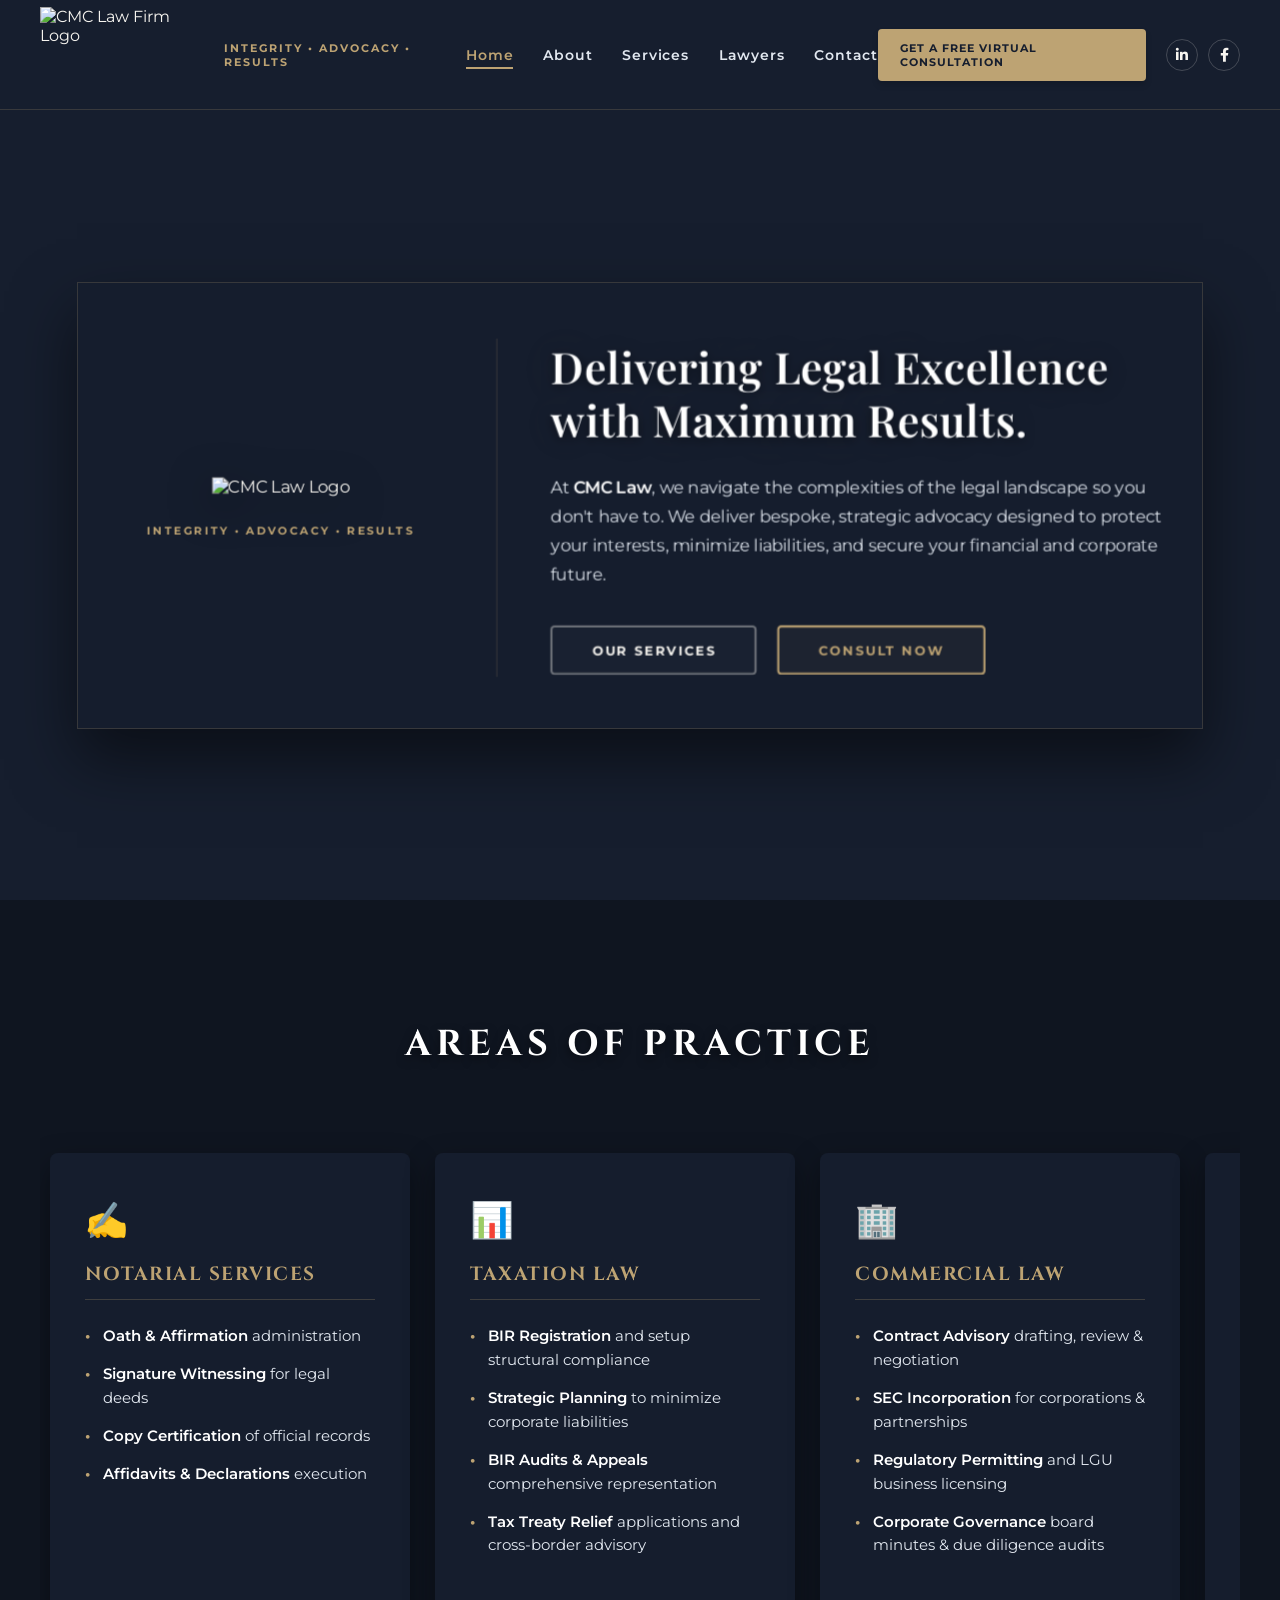
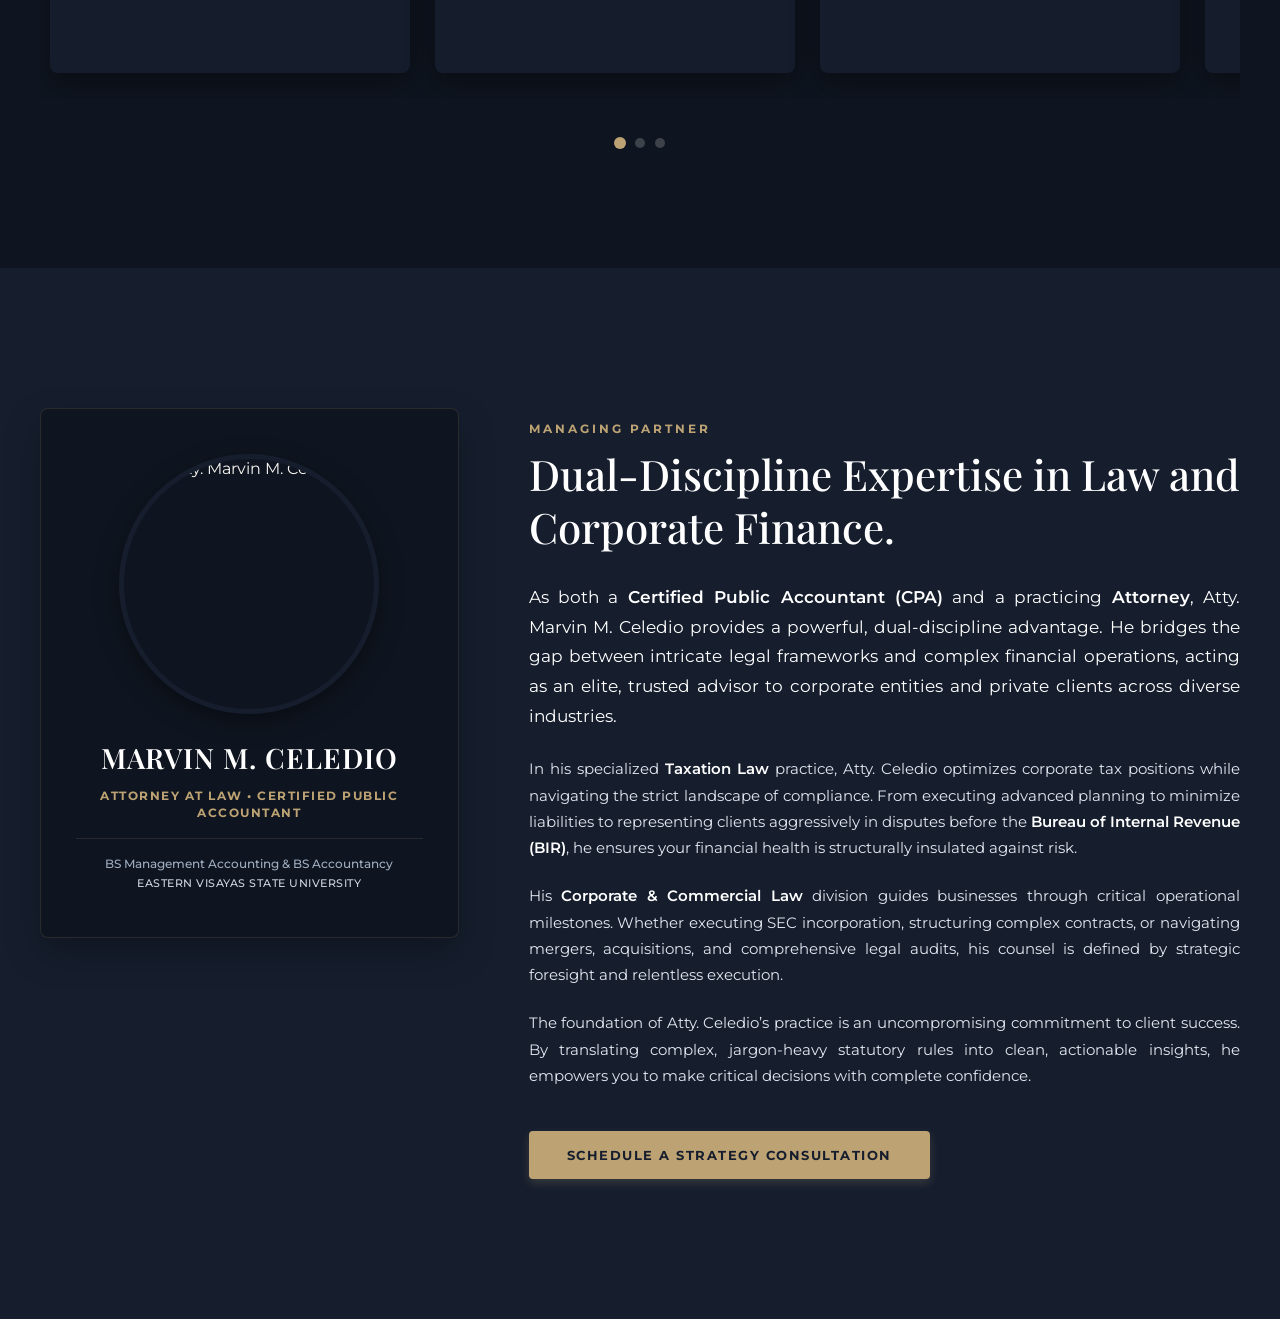
==== index.html @ ad6be7da "Add files via upload" ====
<!DOCTYPE html>
<html lang="en">
<head>
    <meta charset="UTF-8">
    <meta name="viewport" content="width=device-width, initial-scale=1.0">
    <title>CMC Law - Integrity, Advocacy, Results</title>
    <!-- Links to your CSS file -->
    <link rel="stylesheet" href="style.css">
    <!-- FontAwesome for Social & UI Icons -->
    <link rel="stylesheet" href="https://cdnjs.cloudflare.com/ajax/libs/font-awesome/6.0.0/css/all.min.css">
    <!-- Premium Serif and Sans-Serif Fonts -->
    <link href="https://fonts.googleapis.com/css2?family=Cinzel:wght@500;700;900&family=Montserrat:wght@300;400;500;600;700&family=Playfair+Display:ital,wght@0,500;0,700;1,400&display=swap" rel="stylesheet">
</head>
<body>

    <!-- Top Header Navigation -->
    <header>
        <div class="logo-area">
            <!-- Big, beautiful logo image -->
            <img src="images/logo.png" alt="CMC Law Firm Logo" class="header-logo-img">
            <span class="tagline">INTEGRITY • ADVOCACY • RESULTS</span>
        </div>
        
        <nav>
            <ul>
                <li><a href="index.html" class="active">Home</a></li>
                <li><a href="about.html">About</a></li>
                <li><a href="#">Services</a></li>
                <li><a href="#">Lawyers</a></li>
                <li><a href="#">Contact</a></li>
            </ul>
        </nav>

        <div class="header-right">
            <a href="#" class="cta-nav-btn">GET A FREE VIRTUAL CONSULTATION</a>
            <div class="social-icons">
                <a href="#"><i class="fab fa-linkedin-in"></i></a>
                <a href="#"><i class="fab fa-facebook-f"></i></a>
            </div>
        </div>
    </header>

    <!-- Main Banner Hero Section -->
    <section class="hero-container">
        <!-- Background Image (Lady Justice) -->
        <div class="hero-bg"></div>
        
        <!-- 3D-Tilt Enabled Blue Floating Content Block -->
        <div class="banner-card" data-tilt data-tilt-max="4" data-tilt-speed="1000" data-tilt-perspective="1000">
            <div class="card-left">
                <!-- Inner card displaying your big logo -->
                <div class="showcase-logo">
                    <img src="images/logo.png" alt="CMC Law Logo" class="hero-card-logo-img">
                    <p class="card-tagline">INTEGRITY • ADVOCACY • RESULTS</p>
                </div>
            </div>
            
            <div class="card-right">
                <h1 class="glow-text">Delivering Legal Excellence with Maximum Results.</h1>
                <p class="hero-lead-text">
                    At <strong>CMC Law</strong>, we navigate the complexities of the legal landscape so you don't have to. We deliver bespoke, strategic advocacy designed to protect your interests, minimize liabilities, and secure your financial and corporate future.
                </p>
                
                <div class="button-group">
                    <a href="#" class="btn-outline glass-btn">Our Services</a>
                    <a href="#" class="btn-outline gold-btn">Consult Now</a>
                </div>
            </div>
        </div>
    </section>

    <!-- See Our Expertise Slider Section -->
    <section class="expertise-section">
        <h2 class="section-title text-3d-dark reveal-fade">Areas of Practice</h2>
        
        <div class="slider-container reveal-fade stagger">
            <div class="slider-track" id="sliderTrack">
                
                <!-- Card 1: Notarial Services -->
                <div class="expertise-card card-notarial" data-tilt data-tilt-max="8" data-tilt-speed="800">
                    <div class="card-overlay">
                        <div class="card-icon">✍️</div>
                        <h3>NOTARIAL SERVICES</h3>
                        <ul>
                            <li><strong>Oath & Affirmation</strong> administration</li>
                            <li><strong>Signature Witnessing</strong> for legal deeds</li>
                            <li><strong>Copy Certification</strong> of official records</li>
                            <li><strong>Affidavits & Declarations</strong> execution</li>
                        </ul>
                    </div>
                </div>

                <!-- Card 2: Taxation Law -->
                <div class="expertise-card card-taxation" data-tilt data-tilt-max="8" data-tilt-speed="800">
                    <div class="card-overlay">
                        <div class="card-icon">📊</div>
                        <h3>TAXATION LAW</h3>
                        <ul>
                            <li><strong>BIR Registration</strong> and setup structural compliance</li>
                            <li><strong>Strategic Planning</strong> to minimize corporate liabilities</li>
                            <li><strong>BIR Audits & Appeals</strong> comprehensive representation</li>
                            <li><strong>Tax Treaty Relief</strong> applications and cross-border advisory</li>
                        </ul>
                    </div>
                </div>

                <!-- Card 3: Commercial Law -->
                <div class="expertise-card card-commercial" data-tilt data-tilt-max="8" data-tilt-speed="800">
                    <div class="card-overlay">
                        <div class="card-icon">🏢</div>
                        <h3>COMMERCIAL LAW</h3>
                        <ul>
                            <li><strong>Contract Advisory</strong> drafting, review & negotiation</li>
                            <li><strong>SEC Incorporation</strong> for corporations & partnerships</li>
                            <li><strong>Regulatory Permitting</strong> and LGU business licensing</li>
                            <li><strong>Corporate Governance</strong> board minutes & due diligence audits</li>
                        </ul>
                    </div>
                </div>

                <!-- Duplicated Cards for Seamless Loop Sliding -->
                <div class="expertise-card card-notarial" data-tilt data-tilt-max="8" data-tilt-speed="800">
                    <div class="card-overlay">
                        <div class="card-icon">✍️</div>
                        <h3>NOTARIAL SERVICES</h3>
                        <ul>
                            <li><strong>Oath & Affirmation</strong> administration</li>
                            <li><strong>Signature Witnessing</strong> for legal deeds</li>
                        </ul>
                    </div>
                </div>
                <div class="expertise-card card-taxation" data-tilt data-tilt-max="8" data-tilt-speed="800">
                    <div class="card-overlay">
                        <div class="card-icon">📊</div>
                        <h3>TAXATION LAW</h3>
                        <ul>
                            <li><strong>BIR Registration</strong> and setup compliance</li>
                            <li><strong>Strategic Planning</strong> to minimize liabilities</li>
                        </ul>
                    </div>
                </div>
                <div class="expertise-card card-commercial" data-tilt data-tilt-max="8" data-tilt-speed="800">
                    <div class="card-overlay">
                        <div class="card-icon">🏢</div>
                        <h3>COMMERCIAL LAW</h3>
                        <ul>
                            <li><strong>Regulatory Permitting</strong> and licensing</li>
                            <li><strong>Corporate Governance</strong> and due diligence</li>
                        </ul>
                    </div>
                </div>

            </div>
        </div>

        <div class="slider-dots">
            <span class="dot active"></span>
            <span class="dot"></span>
            <span class="dot"></span>
        </div>
    </section>

    <!-- Homepage About Bio Section -->
    <section class="about-section reveal-fade">
        <div class="about-container">
            <div class="profile-card" data-tilt data-tilt-max="5" data-tilt-speed="800">
                <div class="profile-img-container">
                    <img src="images/christen.jpg" alt="Atty. Marvin M. Celedio" class="profile-img">
                </div>
                <h2 class="profile-name">MARVIN M. CELEDIO</h2>
                <p class="profile-credentials">ATTORNEY AT LAW • CERTIFIED PUBLIC ACCOUNTANT</p>
                <div class="profile-meta-text">
                    BS Management Accounting & BS Accountancy <br>
                    <span>Eastern Visayas State University</span>
                </div>
            </div>

            <div class="bio-content">
                <span class="bio-kicker">Managing Partner</span>
                <h1 class="bio-headline">Dual-Discipline Expertise in Law and Corporate Finance.</h1>
                
                <p class="bio-lead">
                    As both a <strong>Certified Public Accountant (CPA)</strong> and a practicing <strong>Attorney</strong>, Atty. Marvin M. Celedio provides a powerful, dual-discipline advantage. He bridges the gap between intricate legal frameworks and complex financial operations, acting as an elite, trusted advisor to corporate entities and private clients across diverse industries.
                </p>
                
                <p>
                    In his specialized <strong>Taxation Law</strong> practice, Atty. Celedio optimizes corporate tax positions while navigating the strict landscape of compliance. From executing advanced planning to minimize liabilities to representing clients aggressively in disputes before the <strong>Bureau of Internal Revenue (BIR)</strong>, he ensures your financial health is structurally insulated against risk.
                </p>
                
                <p>
                    His <strong>Corporate & Commercial Law</strong> division guides businesses through critical operational milestones. Whether executing SEC incorporation, structuring complex contracts, or navigating mergers, acquisitions, and comprehensive legal audits, his counsel is defined by strategic foresight and relentless execution.
                </p>
                
                <p>
                    The foundation of Atty. Celedio’s practice is an uncompromising commitment to client success. By translating complex, jargon-heavy statutory rules into clean, actionable insights, he empowers you to make critical decisions with complete confidence.
                </p>
                
                <a href="#" class="consultation-btn">SCHEDULE A STRATEGY CONSULTATION</a>
            </div>
        </div>
    </section>

    <!-- Vanilla-Tilt Library for 3D Hover Effects -->
    <script src="https://cdnjs.cloudflare.com/ajax/libs/vanilla-tilt/1.8.1/vanilla-tilt.min.js"></script>
    <!-- Connection to our Javascript script file -->
    <script src="script.js"></script>
</body>
</html>
---- style.css ----
/* ==========================================================================
   CMC LAW MAIN STYLESHEET - HIGH-CONTRAST TYPOGRAPHY
   ========================================================================== */

/* Core Styling Reset */
* {
    margin: 0;
    padding: 0;
    box-sizing: border-box;
    font-family: 'Montserrat', 'Helvetica Neue', Arial, sans-serif;
    -webkit-font-smoothing: antialiased;
    -moz-osx-font-smoothing: grayscale;
}

body {
    background-color: #161e2e; /* Dark Navy from Logo Background */
    color: #f7f5f0;            /* Warm Off-White from Logo */
    overflow-x: hidden;
}

/* --- Header Navigation Structures --- */
header {
    position: fixed;
    top: 0;
    left: 0;
    width: 100%;
    height: 110px;             
    background: #161e2e;       
    border-bottom: 1px solid rgba(189, 163, 115, 0.2); 
    display: flex;
    justify-content: space-between;
    align-items: center;
    padding: 0 40px;
    z-index: 1000;
}

.logo-area {
    display: flex;
    align-items: center;
    gap: 20px;
}

.header-logo-img {
    height: 95px;              
    width: auto;
    object-fit: contain;
    transition: transform 0.3s ease;
}

.header-logo-img:hover {
    transform: scale(1.03);
}

.tagline {
    font-size: 11px;
    color: #bda373;            /* Logo Accent Gold */
    font-weight: 700;
    letter-spacing: 2px;       /* Spaced out cleanly */
    text-transform: uppercase;
}

nav ul {
    display: flex;
    list-style: none;
    gap: 30px;
}

nav ul li a {
    text-decoration: none;
    color: #e2e8f0;            /* High contrast off-white */
    font-size: 14px;
    font-weight: 600;
    letter-spacing: 0.8px;
    transition: all 0.3s ease;
    position: relative;
}

nav ul li a::after {
    content: '';
    position: absolute;
    width: 0;
    height: 2px;
    bottom: -5px;
    left: 0;
    background-color: #bda373; 
    transition: width 0.3s ease;
}

nav ul li a:hover::after,
nav ul li a.active::after {
    width: 100%;
}

nav ul li a:hover, 
nav ul li a.active {
    color: #bda373;
}

.header-right {
    display: flex;
    align-items: center;
    gap: 20px;
}

.cta-nav-btn {
    text-decoration: none;
    background: #bda373;       
    color: #161e2e;            
    padding: 12px 22px;
    font-size: 11px;
    font-weight: 700;          /* Ultra-bold for high visibility */
    letter-spacing: 1px;
    transition: all 0.3s cubic-bezier(0.175, 0.885, 0.32, 1.275);
    border-radius: 4px;
    box-shadow: 0 4px 6px rgba(0,0,0,0.15);
}

.cta-nav-btn:hover {
    background: #f7f5f0;
    color: #161e2e;
    transform: translateY(-2px);
    box-shadow: 0 6px 12px rgba(189, 163, 115, 0.3);
}

.social-icons {
    display: flex;
    gap: 10px;
}

.social-icons a {
    display: flex;
    justify-content: center;
    align-items: center;
    width: 32px;
    height: 32px;
    border: 1px solid rgba(247, 245, 240, 0.2);
    border-radius: 50%;
    color: #f7f5f0;
    text-decoration: none;
    font-size: 14px;
    transition: all 0.3s ease;
}

.social-icons a:hover {
    background-color: #bda373;
    color: #161e2e;
    border-color: #bda373;
    transform: translateY(-2px);
}

/* --- Hero Banner Display --- */
.hero-container {
    height: 100vh;
    width: 100%;
    padding-top: 110px;
    display: flex;
    justify-content: center;
    align-items: center;
    position: relative;
    perspective: 1000px;
}

.hero-bg {
    position: absolute;
    top: 110px;
    left: 0;
    width: 100%;
    height: calc(100vh - 110px);
    background: url('images/lady-justice.png') center/cover no-repeat;
    filter: brightness(0.28);   /* Darkened slightly more to make text pop effortlessly */
    z-index: 1;
}

.banner-card {
    position: relative;
    z-index: 5;
    background: rgba(22, 30, 46, 0.96); 
    width: 88%;
    max-width: 1250px;
    display: grid;
    grid-template-columns: 1.1fr 1.9fr;
    padding: 60px 50px;
    color: #f7f5f0;
    box-shadow: 0 30px 60px rgba(0,0,0,0.5);
    border: 1px solid rgba(189, 163, 115, 0.2);
    transform-style: preserve-3d;
    transition: box-shadow 0.5s ease;
}

.banner-card:hover {
    box-shadow: 0 40px 80px rgba(0,0,0,0.7);
}

.card-left {
    display: flex;
    justify-content: center;
    align-items: center;
    border-right: 1px solid rgba(189, 163, 115, 0.2);
    padding-right: 40px;
    transform: translateZ(40px);
}

.showcase-logo { 
    text-align: center; 
}

.hero-card-logo-img {
    max-width: 210px;          
    height: auto;
    margin-bottom: 15px;
    filter: drop-shadow(0 10px 20px rgba(0,0,0,0.6));
    transition: transform 0.4s ease;
}

.banner-card:hover .hero-card-logo-img {
    transform: translateZ(20px) scale(1.05);
}

.card-tagline { 
    font-size: 11px; 
    letter-spacing: 2px; 
    margin-top: 10px; 
    font-weight: 700;
    color: #bda373;
    text-transform: uppercase;
}

.card-right {
    padding-left: 50px;
    display: flex;
    flex-direction: column;
    justify-content: center;
    transform: translateZ(30px);
}

.card-right h1 {
    font-size: 42px;
    font-weight: 600;
    line-height: 1.25;
    margin-bottom: 25px;
    color: #ffffff;
    font-family: 'Playfair Display', Georgia, serif;
    letter-spacing: 0.5px;
}

.glow-text {
    text-shadow: 0 2px 10px rgba(0, 0, 0, 0.5), 0 0 40px rgba(189, 163, 115, 0.15);
}

.hero-lead-text { 
    font-size: 16px; 
    line-height: 1.75; 
    color: #e2e8f0; 
    margin-bottom: 35px; 
    font-weight: 400;
}

.hero-lead-text strong {
    color: #ffffff;
    font-weight: 600;
}

.button-group { display: flex; gap: 20px; }

/* Theme Aligned 3D Buttons */
.btn-outline {
    text-decoration: none;
    color: #f7f5f0;
    padding: 14px 38px;
    font-weight: 700;
    font-size: 13px;
    text-transform: uppercase;
    letter-spacing: 1.5px;
    border-radius: 4px;
    transition: all 0.3s cubic-bezier(0.25, 0.8, 0.25, 1);
}

.glass-btn {
    border: 2px solid rgba(247, 245, 240, 0.4);
    background: rgba(255, 255, 255, 0.02);
    backdrop-filter: blur(5px);
}

.glass-btn:hover {
    background: rgba(255, 255, 255, 0.08);
    border-color: #f7f5f0;
    box-shadow: 0 0 15px rgba(247, 245, 240, 0.15);
    transform: translateY(-2px);
}

.gold-btn {
    border: 2px solid #bda373;
    background: rgba(189, 163, 115, 0.05);
    color: #bda373;
}

.gold-btn:hover {
    background: #bda373;
    color: #161e2e;
    box-shadow: 0 0 20px rgba(189, 163, 115, 0.4);
    transform: translateY(-2px);
}

/* --- Sliding Practice Areas Section --- */
.expertise-section {
    padding: 120px 20px;
    background-color: #0f1520; 
    text-align: center;
}

.text-3d-dark {
    font-size: 36px;
    letter-spacing: 5px;
    color: #ffffff;
    margin-bottom: 60px;
    text-transform: uppercase;
    font-weight: 700;
    font-family: 'Cinzel', serif;
    text-shadow: 0 4px 10px rgba(0, 0, 0, 0.5);
}

.slider-container {
    max-width: 1200px;
    margin: 0 auto;
    overflow: hidden;
    padding: 25px 10px;
}

.slider-track {
    display: flex;
    gap: 25px;
    transition: transform 0.5s cubic-bezier(0.25, 1, 0.5, 1);
    width: max-content;
}

.expertise-card {
    width: 360px;
    height: 520px;
    background-size: cover;
    background-position: center;
    position: relative;
    border-radius: 8px;
    overflow: hidden;
    box-shadow: 0 12px 30px rgba(0,0,0,0.4);
    text-align: left;
    transform-style: preserve-3d;
}

.expertise-card:hover {
    box-shadow: 0 20px 45px rgba(189, 163, 115, 0.2);
}

.card-notarial { background-image: url('images/lady-justice.png'); }
.card-taxation { background-image: url('images/lady-justice.png'); }
.card-commercial { background-image: url('images/lady-justice.png'); }

.card-overlay {
    position: absolute;
    top: 0;
    left: 0;
    width: 100%;
    height: 100%;
    background: rgba(22, 30, 46, 0.95); 
    padding: 45px 35px;
    color: #f7f5f0;
    display: flex;
    flex-direction: column;
}

.card-icon { 
    font-size: 35px; 
    margin-bottom: 20px; 
    color: #bda373; 
    transform: translateZ(30px);
    transition: transform 0.3s ease;
}

.expertise-card:hover .card-icon {
    transform: translateZ(45px) scale(1.1);
}

.card-overlay h3 {
    font-size: 19px;
    letter-spacing: 1.5px;
    margin-bottom: 25px;
    border-bottom: 1px solid rgba(189, 163, 115, 0.25);
    padding-bottom: 12px;
    font-family: 'Cinzel', serif;
    font-weight: 700;
    transform: translateZ(25px);
    color: #bda373;
}

.card-overlay ul { 
    list-style: none; 
    transform: translateZ(20px);
}

.card-overlay ul li {
    font-size: 14.5px;
    line-height: 1.65;
    margin-bottom: 14px;
    position: relative;
    padding-left: 18px;
    color: #e2e8f0;
}

.card-overlay ul li strong {
    color: #ffffff;
    font-weight: 600;
}

.card-overlay ul li::before {
    content: "•";
    position: absolute;
    left: 0;
    color: #bda373;
    font-weight: bold;
}

.slider-dots { display: flex; justify-content: center; gap: 10px; margin-top: 40px; }
.dot { width: 10px; height: 10px; background-color: rgba(247, 245, 240, 0.2); border-radius: 50%; cursor: pointer; transition: 0.3s; }
.dot.active { background-color: #bda373; transform: scale(1.2); }

/* --- About Bio Block Configuration --- */
.about-section {
    min-height: 100vh;
    background-color: #161e2e; 
    padding: 140px 40px;
    display: flex;
    justify-content: center;
    align-items: center;
}

.about-container { 
    max-width: 1200px; 
    width: 100%; 
    display: grid; 
    grid-template-columns: 1fr 1.7fr; 
    gap: 70px; 
    align-items: flex-start; /* Aligns profile card beautifully at top level */
}

.profile-card { 
    text-align: center; 
    background: #0f1520; 
    padding: 45px 35px; 
    box-shadow: 0 15px 35px rgba(0,0,0,0.3); 
    border-radius: 8px;
    border: 1px solid rgba(189, 163, 115, 0.15);
    transform-style: preserve-3d;
}

.profile-img-container { 
    width: 260px; 
    height: 260px; 
    border-radius: 50%; 
    overflow: hidden; 
    margin: 0 auto 25px auto; 
    border: 5px solid #161e2e; 
    box-shadow: 0 8px 25px rgba(0,0,0,0.4);
}

.profile-img { 
    width: 100%; 
    height: 100%; 
    object-fit: cover; 
}

.profile-name { 
    font-family: 'Playfair Display', Georgia, serif; 
    color: #ffffff; 
    font-size: 28px; 
    margin-bottom: 12px;
    letter-spacing: 1px;
    font-weight: 600;
}

.profile-credentials { 
    font-size: 11.5px; 
    line-height: 1.5; 
    color: #bda373;     
    font-weight: 700;
    text-transform: uppercase;
    letter-spacing: 1.5px;
    margin-bottom: 15px;
    border-bottom: 1px solid rgba(189, 163, 115, 0.15);
    padding-bottom: 15px;
}

.profile-meta-text {
    font-size: 12px;
    color: #a0aec0;
    line-height: 1.6;
    font-weight: 500;
}

.profile-meta-text span {
    font-size: 11px;
    text-transform: uppercase;
    letter-spacing: 0.5px;
    color: #cbd5e0;
}

.bio-content {
    padding-top: 10px;
}

.bio-kicker {
    font-size: 12px;
    text-transform: uppercase;
    letter-spacing: 3px;
    color: #bda373;
    font-weight: 700;
    display: inline-block;
    margin-bottom: 12px;
}

.bio-content h1 { 
    font-family: 'Playfair Display', Georgia, serif; 
    font-size: 42px; 
    color: #ffffff; 
    margin-bottom: 30px; 
    line-height: 1.25;
    font-weight: 500;
}

.bio-lead {
    font-size: 16.5px !important;
    line-height: 1.8 !important;
    color: #ffffff !important;
    margin-bottom: 25px !important;
}

.bio-content p { 
    font-size: 15px; 
    line-height: 1.75; 
    color: #e2e8f0; 
    margin-bottom: 22px; 
    text-align: justify;
    font-weight: 400;
}

.bio-content p strong {
    color: #ffffff;
    font-weight: 600;
}

.consultation-btn {
    display: inline-block;
    text-decoration: none;
    background: #bda373;
    color: #161e2e;
    padding: 16px 38px;
    font-weight: 700;
    font-size: 13px;
    letter-spacing: 1.5px;
    margin-top: 20px;
    transition: all 0.3s ease;
    border-radius: 4px;
    box-shadow: 0 4px 10px rgba(189, 163, 115, 0.2);
}

.consultation-btn:hover { 
    background: #f7f5f0; 
    color: #161e2e; 
    transform: translateY(-2px);
    box-shadow: 0 6px 15px rgba(247, 245, 240, 0.3);
}

/* --- Responsive Layout Breaks --- */
@media(max-width: 1024px) {
    header { padding: 0 20px; height: 100px; }
    .header-logo-img { height: 75px; }
    .banner-card { grid-template-columns: 1fr; gap: 40px; padding: 40px 30px; }
    .card-left { border-right: none; border-bottom: 1px solid rgba(189,163,115,0.2); padding-right: 0; padding-bottom: 30px; }
    .card-right { padding-left: 0; }
    .about-container { grid-template-columns: 1fr; gap: 50px; }
}

/* ==========================================================================
   SCROLL REVEAL ANIMATIONS (PREMIUM CINEMATIC ENHANCEMENTS)
   ========================================================================== */

/* Base hidden state for elements */
.reveal-fade {
    opacity: 0;
    transform: translateY(60px);
    transition: opacity 1.2s cubic-bezier(0.215, 0.61, 0.355, 1), 
                transform 1.2s cubic-bezier(0.215, 0.61, 0.355, 1);
}

/* Active visible state triggered by scroll JS */
.reveal-fade.is-visible {
    opacity: 1;
    transform: translateY(0);
}

/* Base state for individual cards inside the slider */
.stagger .expertise-card {
    opacity: 0;
    transform: translateY(80px) scale(0.95);
    transition: opacity 1s cubic-bezier(0.175, 0.885, 0.32, 1.275), 
                transform 1s cubic-bezier(0.175, 0.885, 0.32, 1.275),
                box-shadow 0.3s ease;
}

/* Once container is visible, animate cards */
.stagger.is-visible .expertise-card {
    opacity: 1;
    transform: translateY(0) scale(1);
}

/* Stagger delay offsets so cards pop up one after the other left-to-right */
.stagger.is-visible .expertise-card:nth-child(1) { transition-delay: 0.1s; }
.stagger.is-visible .expertise-card:nth-child(2) { transition-delay: 0.3s; }
.stagger.is-visible .expertise-card:nth-child(3) { transition-delay: 0.5s; }

/* Duplicated slide backup delays */
.stagger.is-visible .expertise-card:nth-child(4) { transition-delay: 0.6s; }
.stagger.is-visible .expertise-card:nth-child(5) { transition-delay: 0.7s; }
.stagger.is-visible .expertise-card:nth-child(6) { transition-delay: 0.8s; }
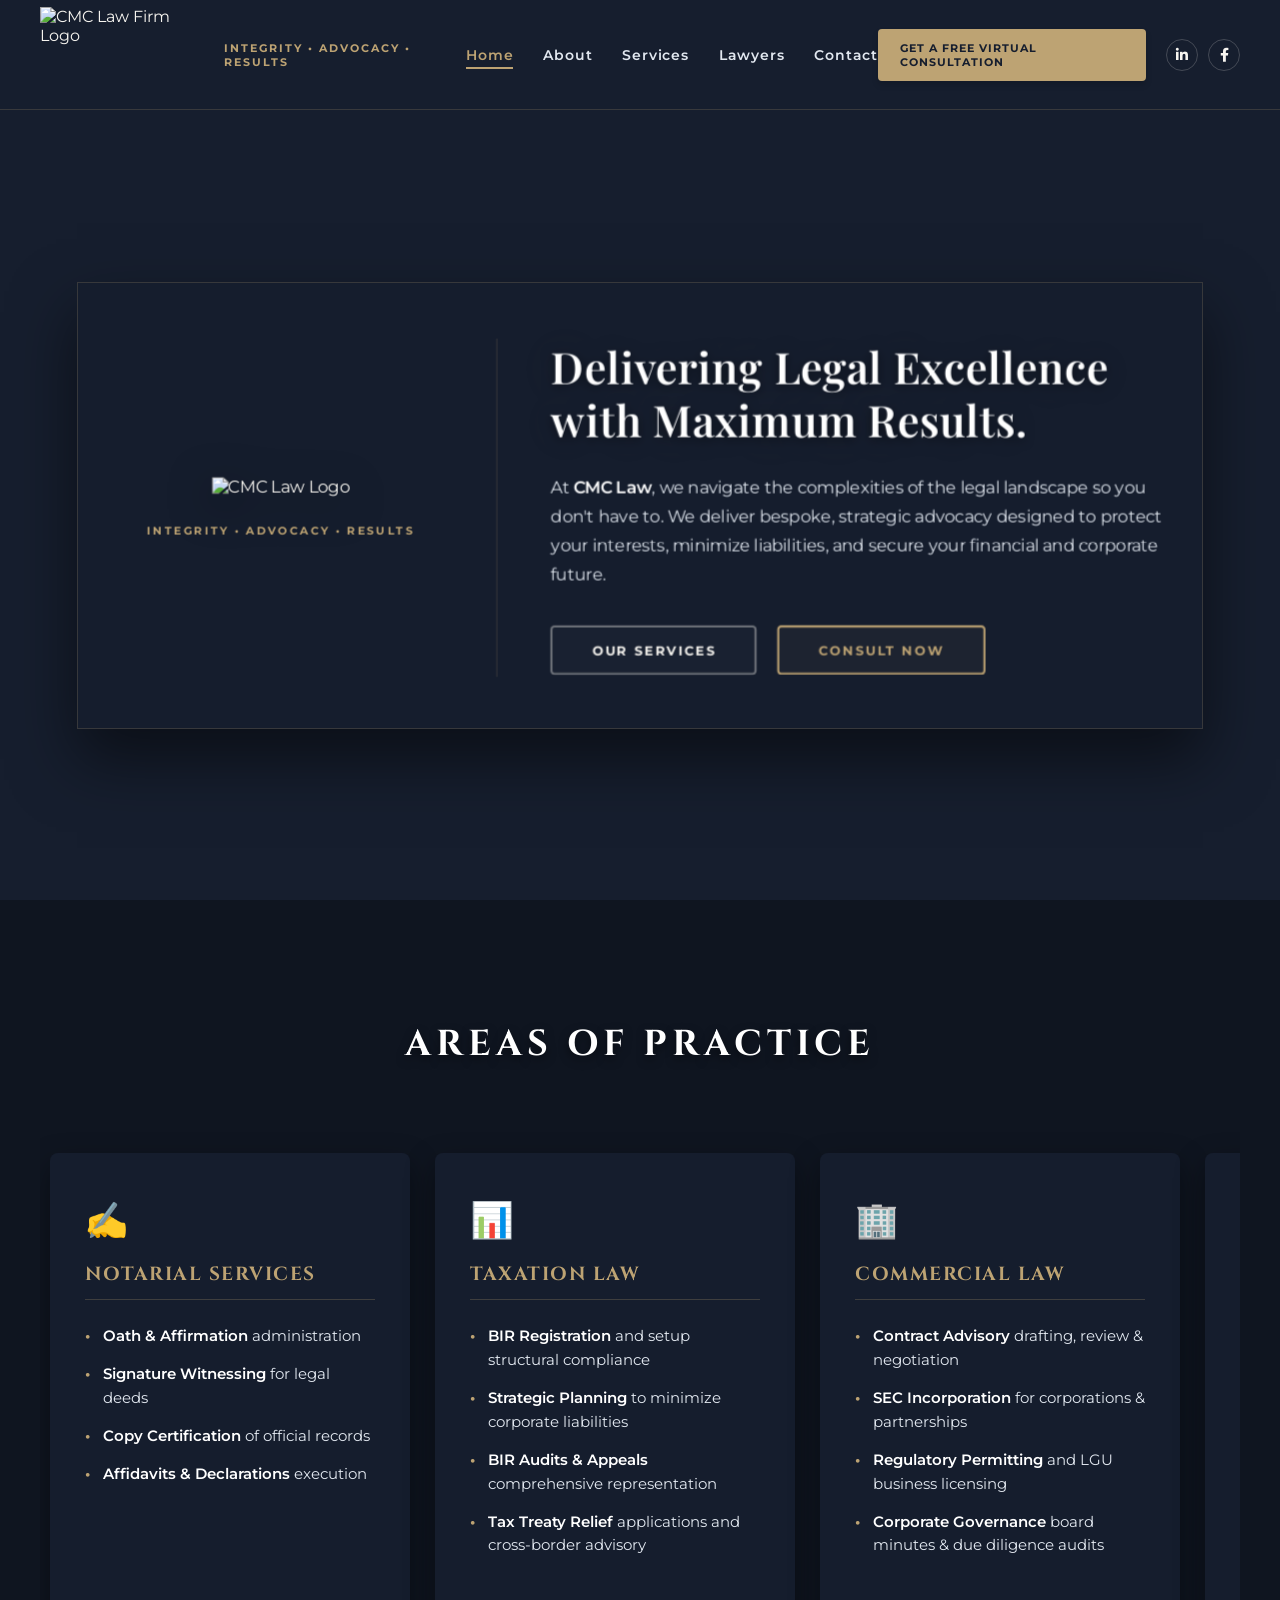
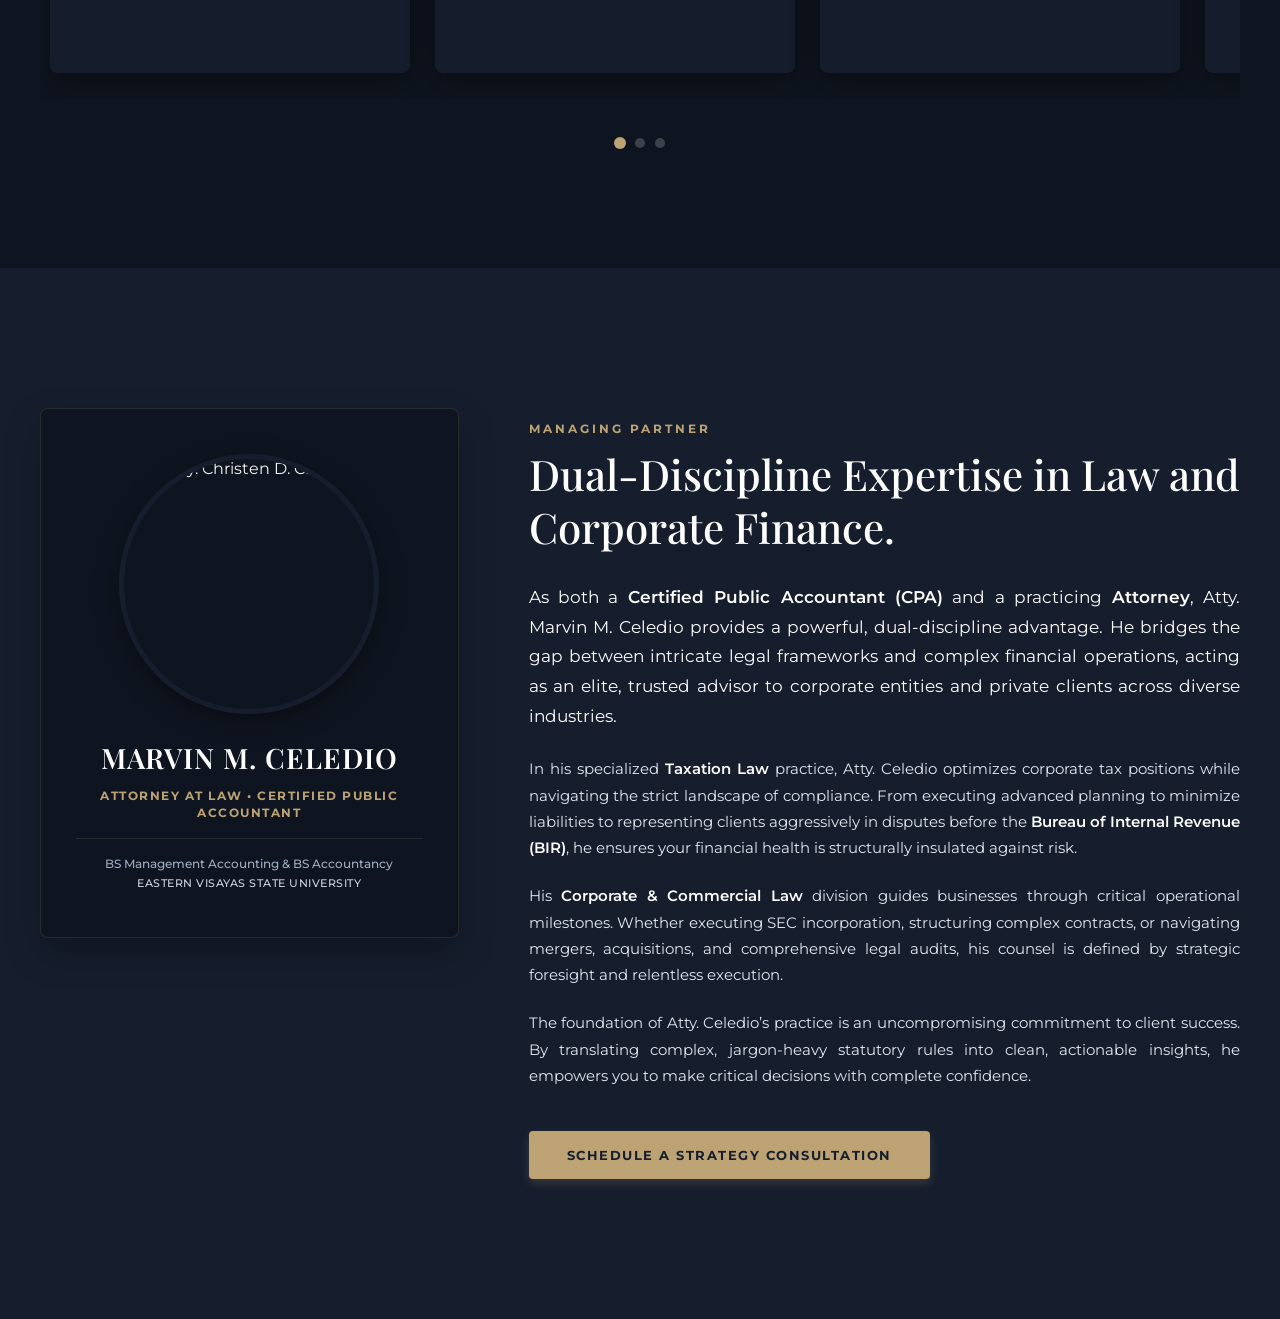
==== commit 66af0bec: "Update index.html" ====
--- a/index.html
+++ b/index.html
@@ -165,7 +165,7 @@
         <div class="about-container">
             <div class="profile-card" data-tilt data-tilt-max="5" data-tilt-speed="800">
                 <div class="profile-img-container">
-                    <img src="images/christen.jpg" alt="Atty. Marvin M. Celedio" class="profile-img">
+                    <img src="images/christen.jpg" alt="Atty. Christen D. Castillo" class="profile-img">
                 </div>
                 <h2 class="profile-name">MARVIN M. CELEDIO</h2>
                 <p class="profile-credentials">ATTORNEY AT LAW • CERTIFIED PUBLIC ACCOUNTANT</p>
@@ -205,4 +205,4 @@
     <!-- Connection to our Javascript script file -->
     <script src="script.js"></script>
 </body>
-</html>+</html>
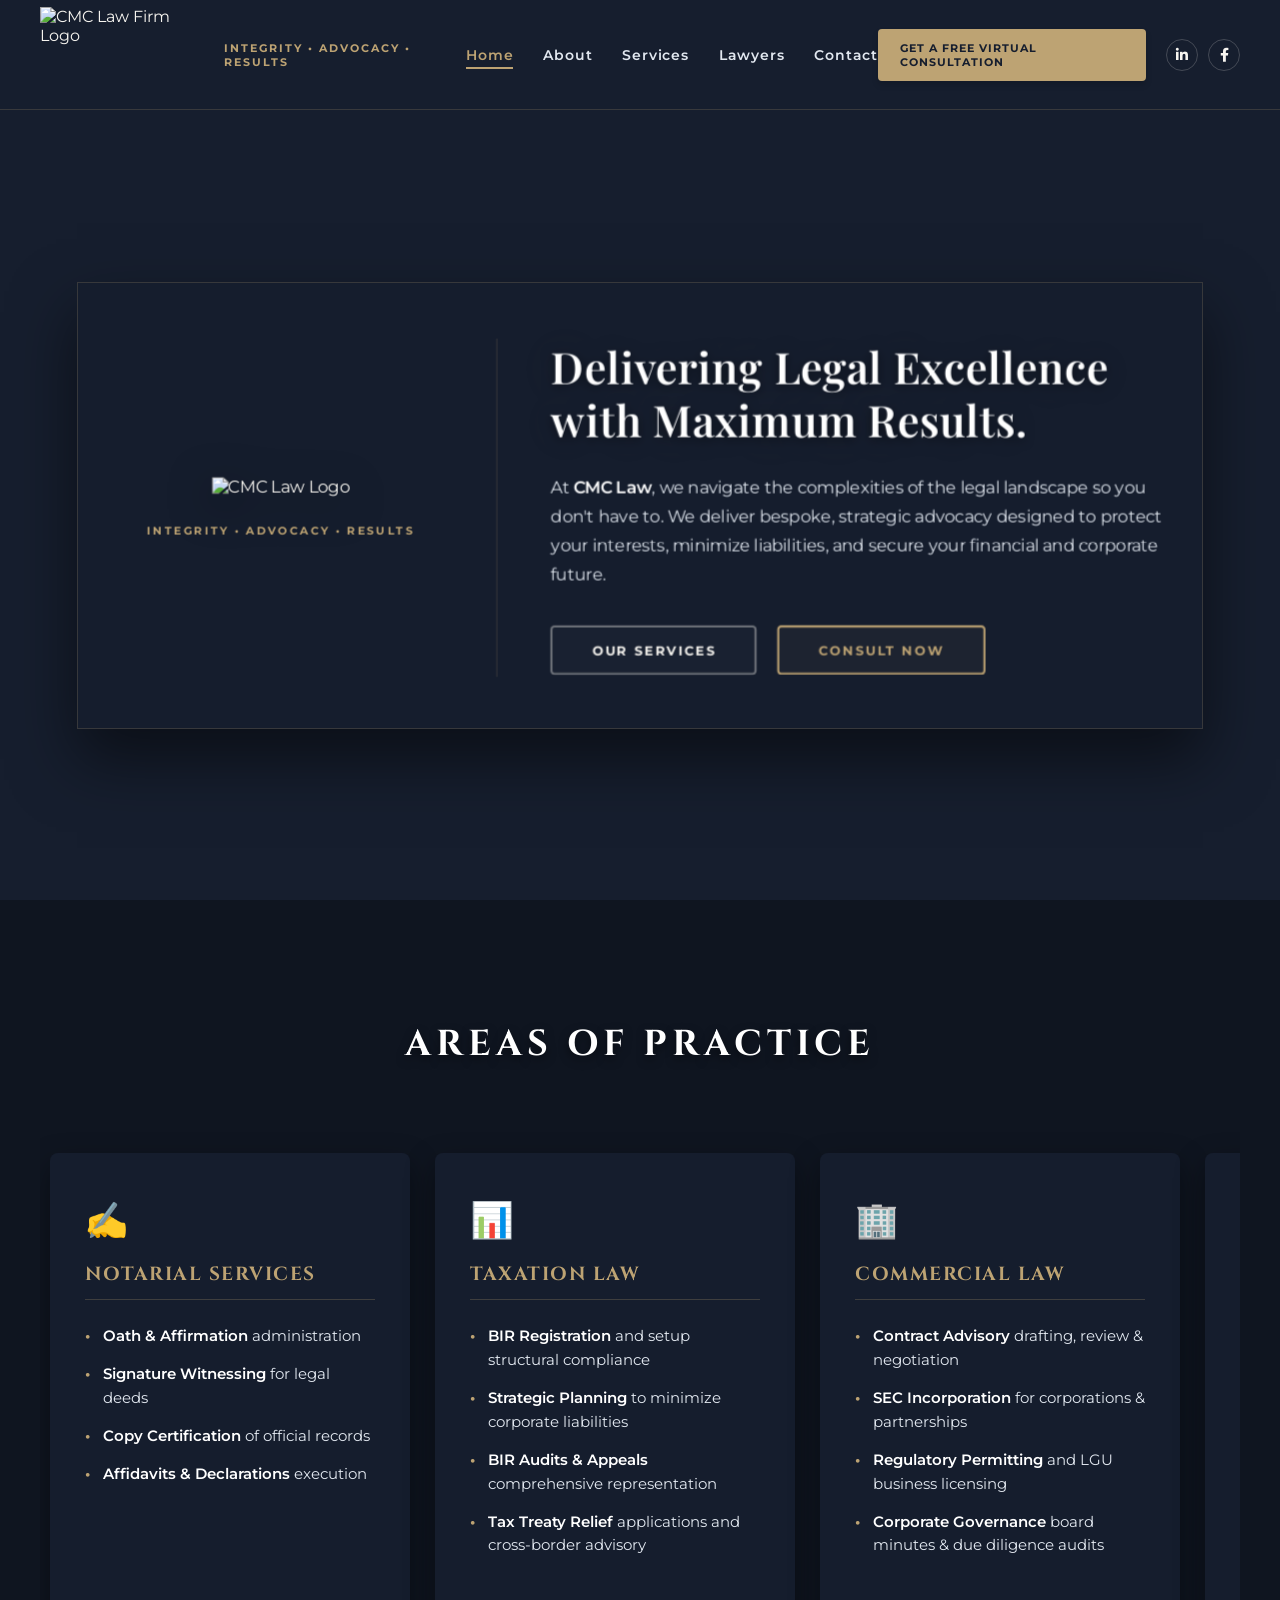
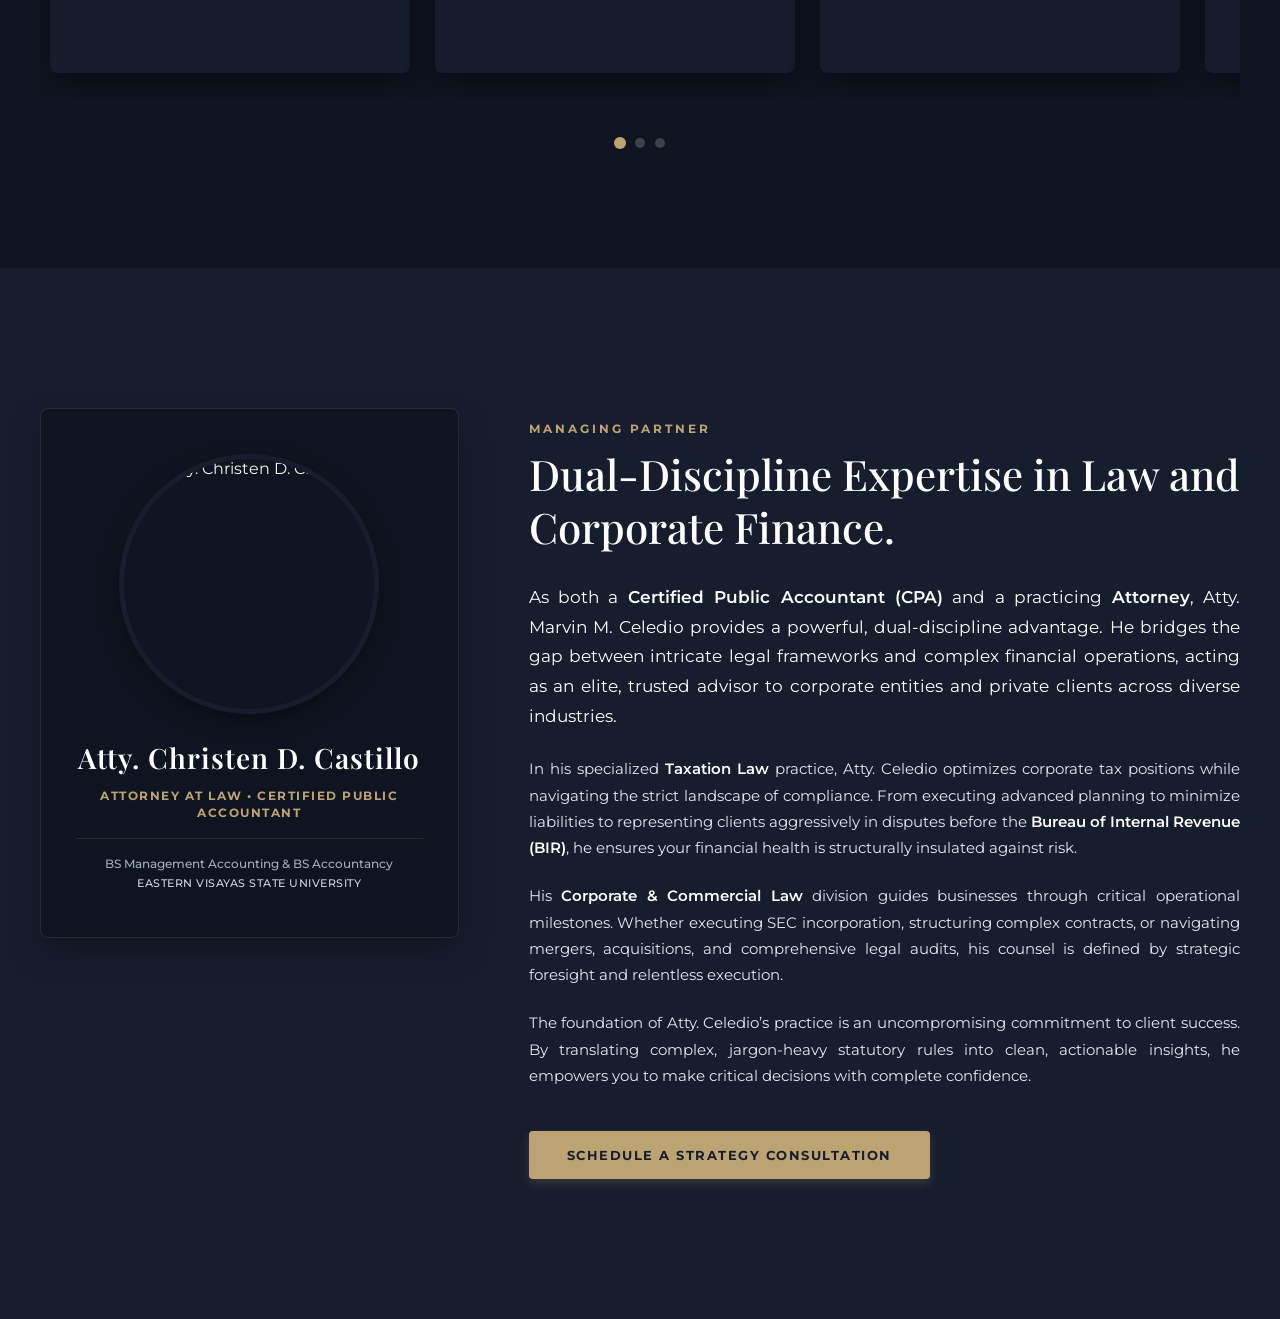
==== commit 68fa4e23: "Update index.html" ====
--- a/index.html
+++ b/index.html
@@ -167,7 +167,7 @@
                 <div class="profile-img-container">
                     <img src="images/christen.jpg" alt="Atty. Christen D. Castillo" class="profile-img">
                 </div>
-                <h2 class="profile-name">MARVIN M. CELEDIO</h2>
+                <h2 class="profile-name">Atty. Christen D. Castillo</h2>
                 <p class="profile-credentials">ATTORNEY AT LAW • CERTIFIED PUBLIC ACCOUNTANT</p>
                 <div class="profile-meta-text">
                     BS Management Accounting & BS Accountancy <br>
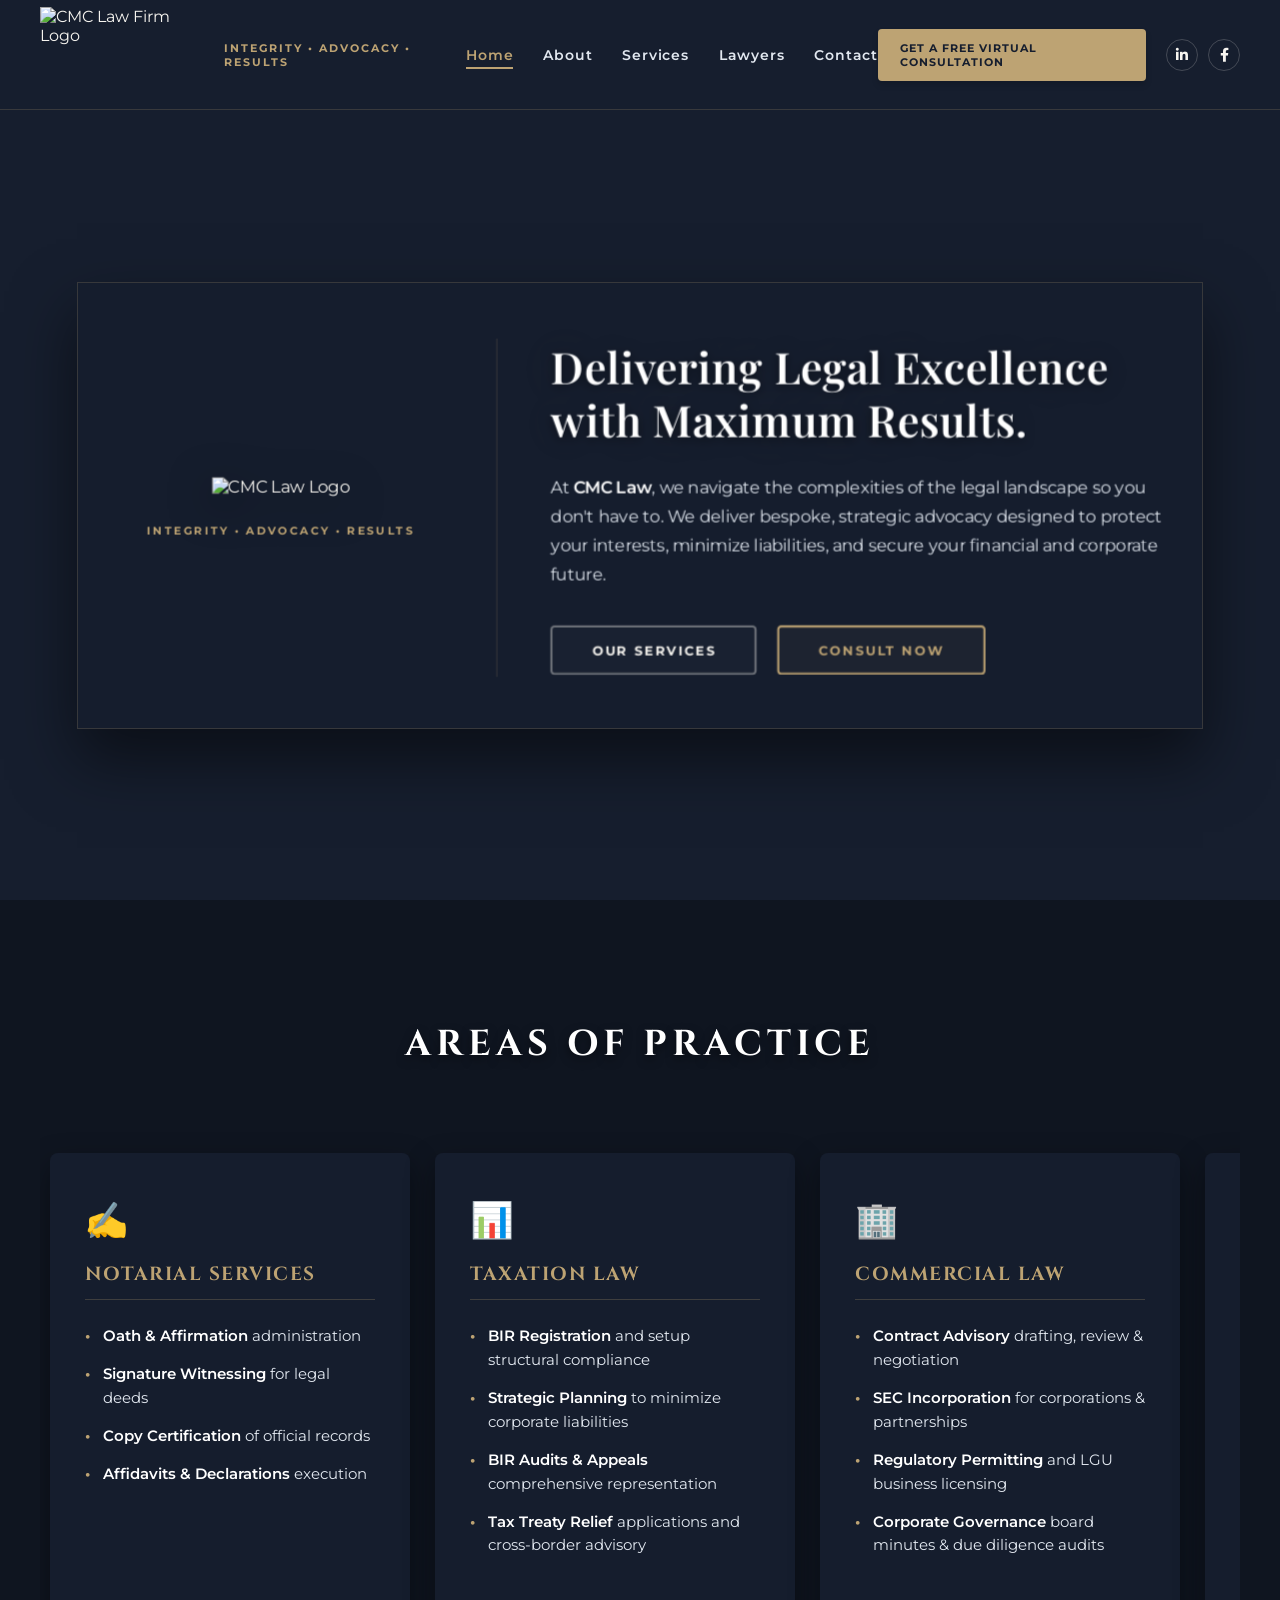
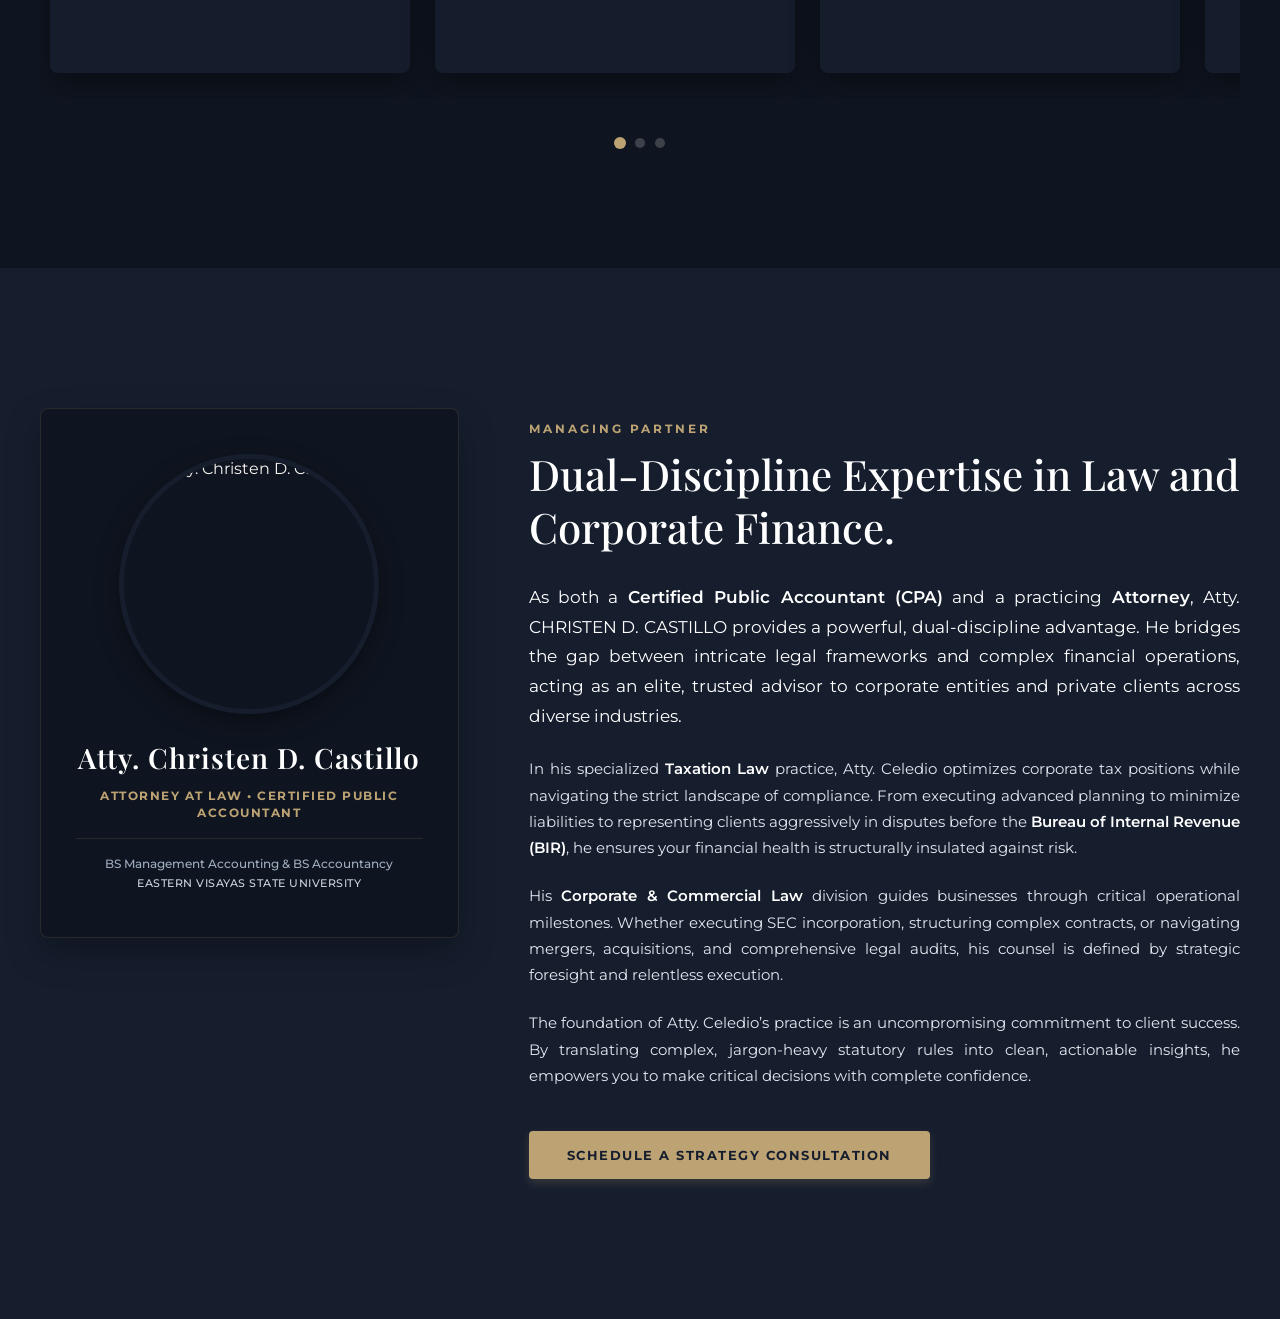
==== commit 814e5e7a: "Update index.html" ====
--- a/index.html
+++ b/index.html
@@ -180,7 +180,7 @@
                 <h1 class="bio-headline">Dual-Discipline Expertise in Law and Corporate Finance.</h1>
                 
                 <p class="bio-lead">
-                    As both a <strong>Certified Public Accountant (CPA)</strong> and a practicing <strong>Attorney</strong>, Atty. Marvin M. Celedio provides a powerful, dual-discipline advantage. He bridges the gap between intricate legal frameworks and complex financial operations, acting as an elite, trusted advisor to corporate entities and private clients across diverse industries.
+                    As both a <strong>Certified Public Accountant (CPA)</strong> and a practicing <strong>Attorney</strong>, Atty. CHRISTEN D. CASTILLO provides a powerful, dual-discipline advantage. He bridges the gap between intricate legal frameworks and complex financial operations, acting as an elite, trusted advisor to corporate entities and private clients across diverse industries.
                 </p>
                 
                 <p>
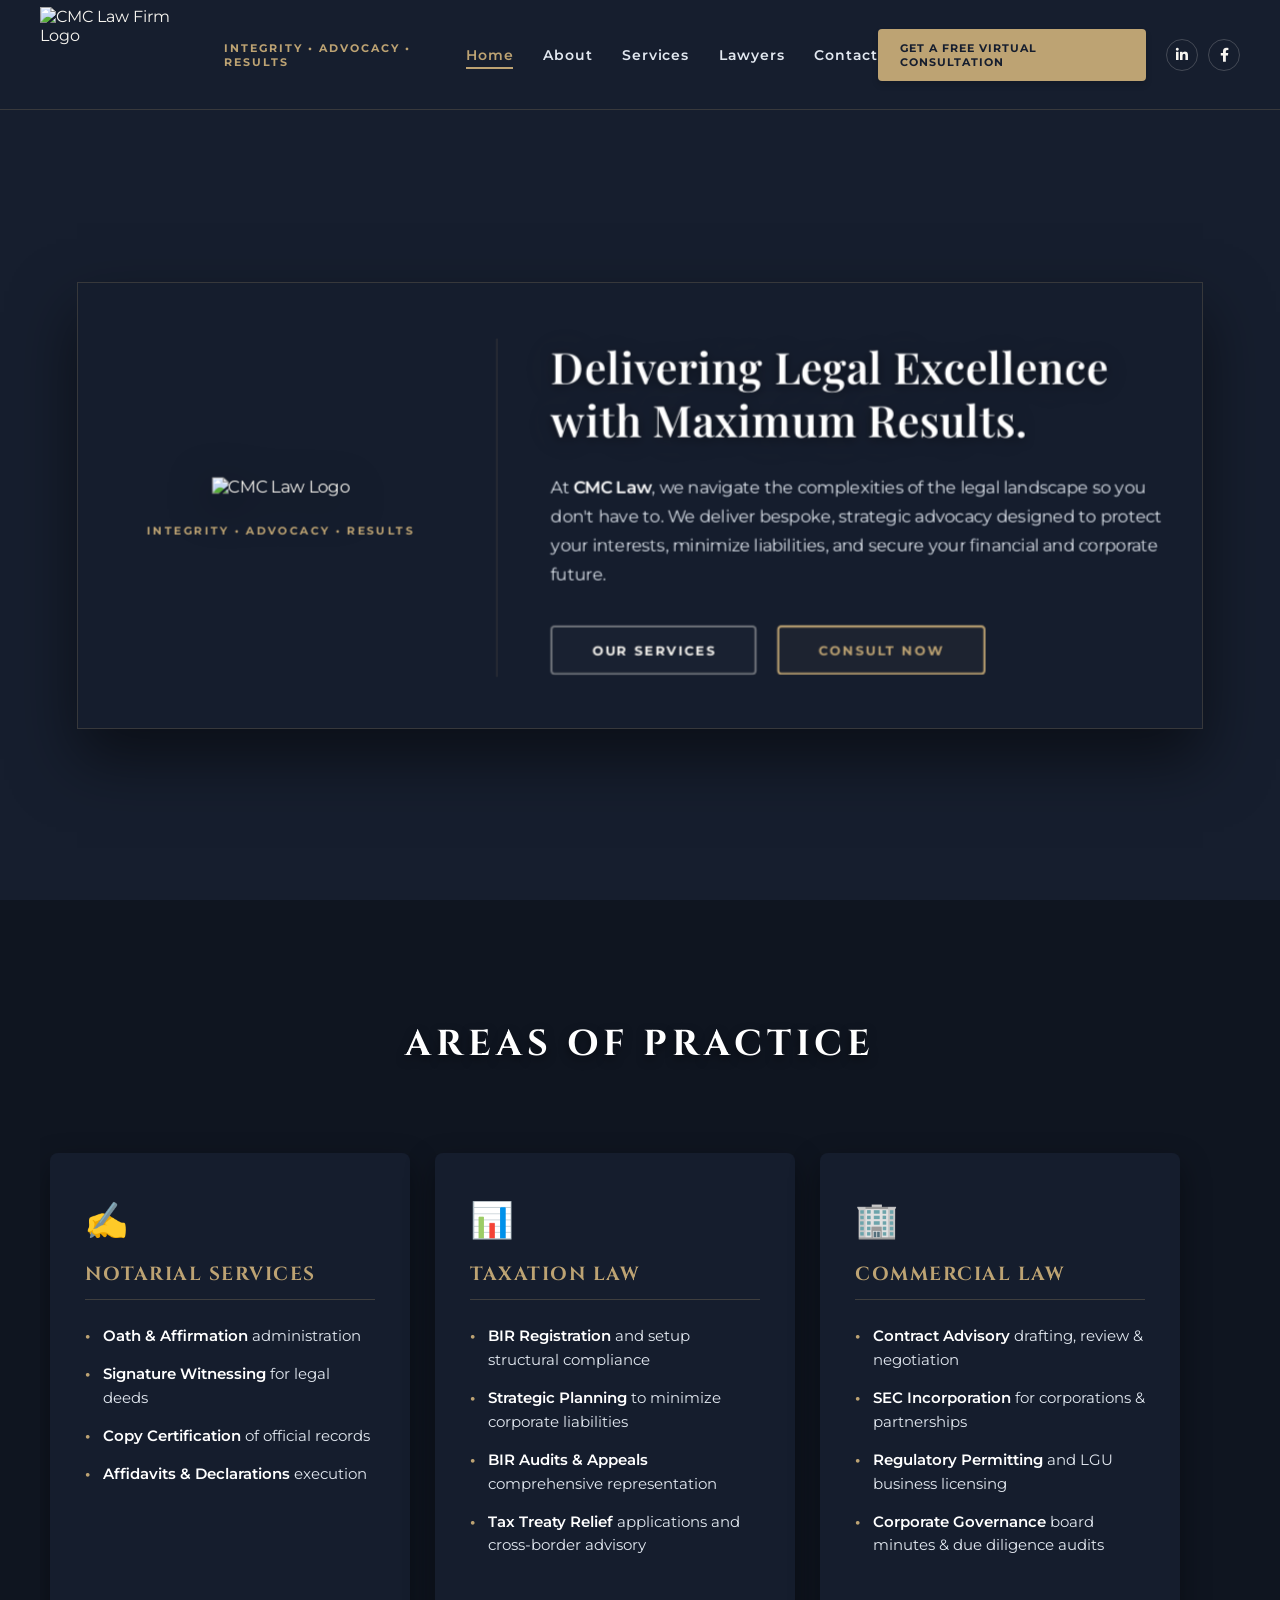
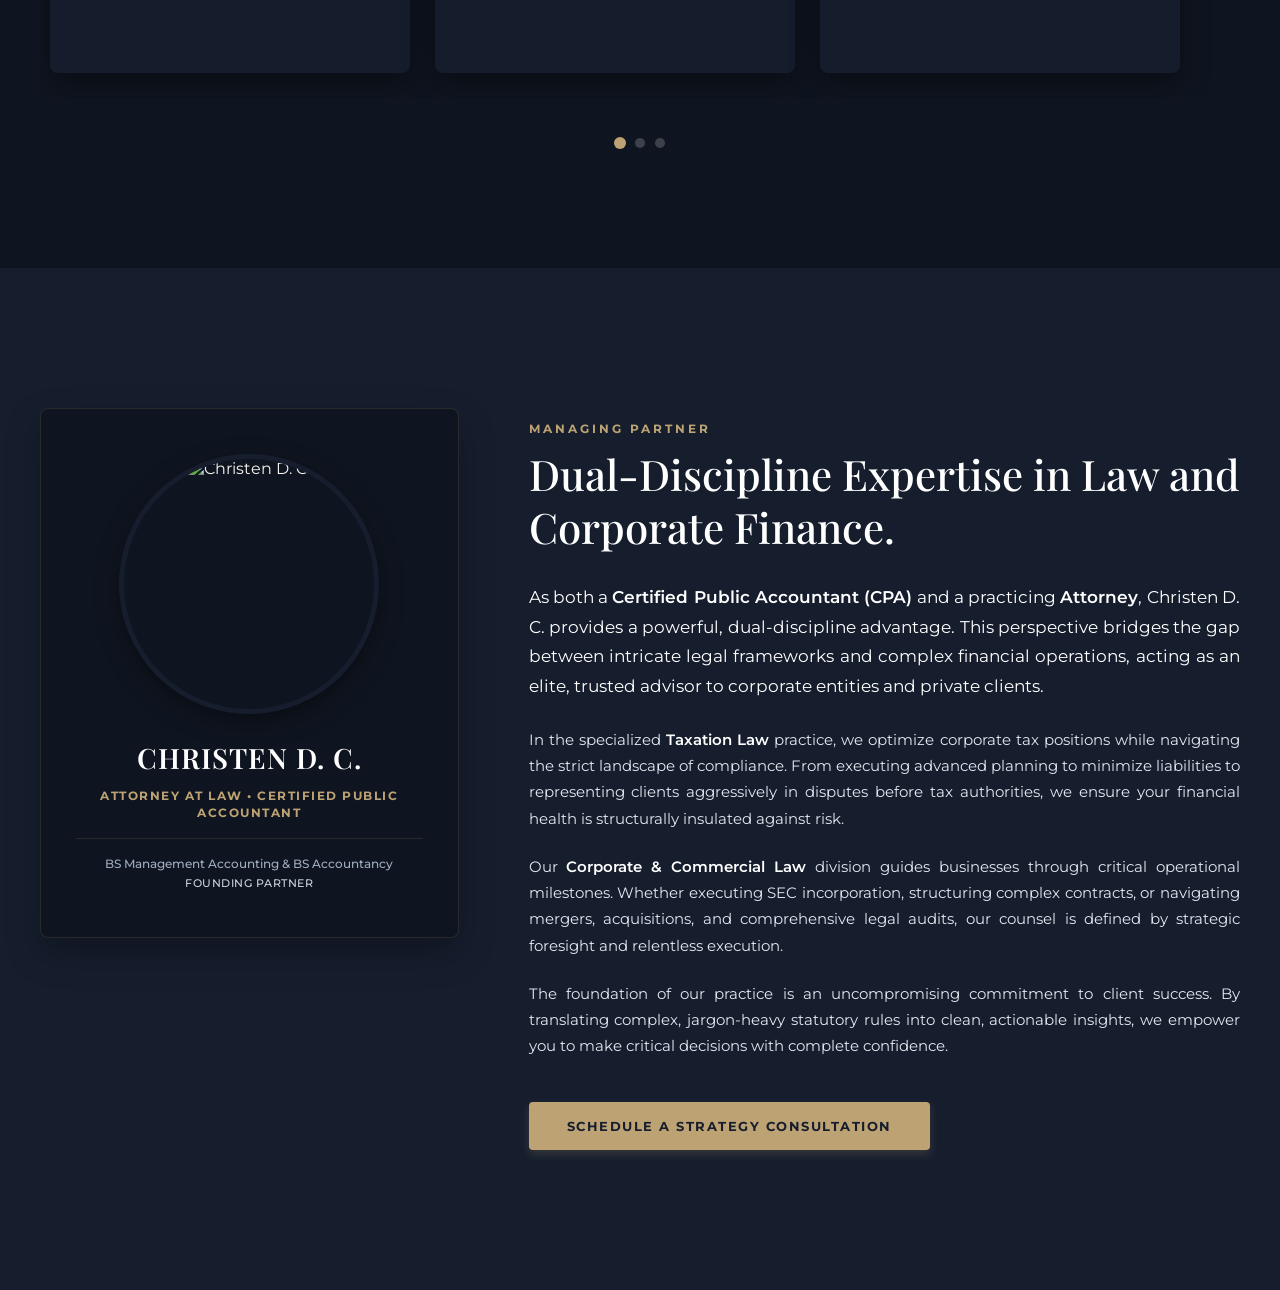
==== commit 9ceb11c1: "Update index.html" ====
--- a/index.html
+++ b/index.html
@@ -118,38 +118,6 @@
                     </div>
                 </div>
 
-                <!-- Duplicated Cards for Seamless Loop Sliding -->
-                <div class="expertise-card card-notarial" data-tilt data-tilt-max="8" data-tilt-speed="800">
-                    <div class="card-overlay">
-                        <div class="card-icon">✍️</div>
-                        <h3>NOTARIAL SERVICES</h3>
-                        <ul>
-                            <li><strong>Oath & Affirmation</strong> administration</li>
-                            <li><strong>Signature Witnessing</strong> for legal deeds</li>
-                        </ul>
-                    </div>
-                </div>
-                <div class="expertise-card card-taxation" data-tilt data-tilt-max="8" data-tilt-speed="800">
-                    <div class="card-overlay">
-                        <div class="card-icon">📊</div>
-                        <h3>TAXATION LAW</h3>
-                        <ul>
-                            <li><strong>BIR Registration</strong> and setup compliance</li>
-                            <li><strong>Strategic Planning</strong> to minimize liabilities</li>
-                        </ul>
-                    </div>
-                </div>
-                <div class="expertise-card card-commercial" data-tilt data-tilt-max="8" data-tilt-speed="800">
-                    <div class="card-overlay">
-                        <div class="card-icon">🏢</div>
-                        <h3>COMMERCIAL LAW</h3>
-                        <ul>
-                            <li><strong>Regulatory Permitting</strong> and licensing</li>
-                            <li><strong>Corporate Governance</strong> and due diligence</li>
-                        </ul>
-                    </div>
-                </div>
-
             </div>
         </div>
 
@@ -165,13 +133,13 @@
         <div class="about-container">
             <div class="profile-card" data-tilt data-tilt-max="5" data-tilt-speed="800">
                 <div class="profile-img-container">
-                    <img src="images/christen.jpg" alt="Atty. Christen D. Castillo" class="profile-img">
+                    <img src="images/christen.png" alt="Christen D. C." class="profile-img">
                 </div>
-                <h2 class="profile-name">Atty. Christen D. Castillo</h2>
+                <h2 class="profile-name">CHRISTEN D. C.</h2>
                 <p class="profile-credentials">ATTORNEY AT LAW • CERTIFIED PUBLIC ACCOUNTANT</p>
                 <div class="profile-meta-text">
                     BS Management Accounting & BS Accountancy <br>
-                    <span>Eastern Visayas State University</span>
+                    <span>FOUNDING PARTNER</span>
                 </div>
             </div>
 
@@ -180,19 +148,19 @@
                 <h1 class="bio-headline">Dual-Discipline Expertise in Law and Corporate Finance.</h1>
                 
                 <p class="bio-lead">
-                    As both a <strong>Certified Public Accountant (CPA)</strong> and a practicing <strong>Attorney</strong>, Atty. CHRISTEN D. CASTILLO provides a powerful, dual-discipline advantage. He bridges the gap between intricate legal frameworks and complex financial operations, acting as an elite, trusted advisor to corporate entities and private clients across diverse industries.
+                    As both a <strong>Certified Public Accountant (CPA)</strong> and a practicing <strong>Attorney</strong>, Christen D. C. provides a powerful, dual-discipline advantage. This perspective bridges the gap between intricate legal frameworks and complex financial operations, acting as an elite, trusted advisor to corporate entities and private clients.
                 </p>
                 
                 <p>
-                    In his specialized <strong>Taxation Law</strong> practice, Atty. Celedio optimizes corporate tax positions while navigating the strict landscape of compliance. From executing advanced planning to minimize liabilities to representing clients aggressively in disputes before the <strong>Bureau of Internal Revenue (BIR)</strong>, he ensures your financial health is structurally insulated against risk.
+                    In the specialized <strong>Taxation Law</strong> practice, we optimize corporate tax positions while navigating the strict landscape of compliance. From executing advanced planning to minimize liabilities to representing clients aggressively in disputes before tax authorities, we ensure your financial health is structurally insulated against risk.
                 </p>
                 
                 <p>
-                    His <strong>Corporate & Commercial Law</strong> division guides businesses through critical operational milestones. Whether executing SEC incorporation, structuring complex contracts, or navigating mergers, acquisitions, and comprehensive legal audits, his counsel is defined by strategic foresight and relentless execution.
+                    Our <strong>Corporate & Commercial Law</strong> division guides businesses through critical operational milestones. Whether executing SEC incorporation, structuring complex contracts, or navigating mergers, acquisitions, and comprehensive legal audits, our counsel is defined by strategic foresight and relentless execution.
                 </p>
                 
                 <p>
-                    The foundation of Atty. Celedio’s practice is an uncompromising commitment to client success. By translating complex, jargon-heavy statutory rules into clean, actionable insights, he empowers you to make critical decisions with complete confidence.
+                    The foundation of our practice is an uncompromising commitment to client success. By translating complex, jargon-heavy statutory rules into clean, actionable insights, we empower you to make critical decisions with complete confidence.
                 </p>
                 
                 <a href="#" class="consultation-btn">SCHEDULE A STRATEGY CONSULTATION</a>
